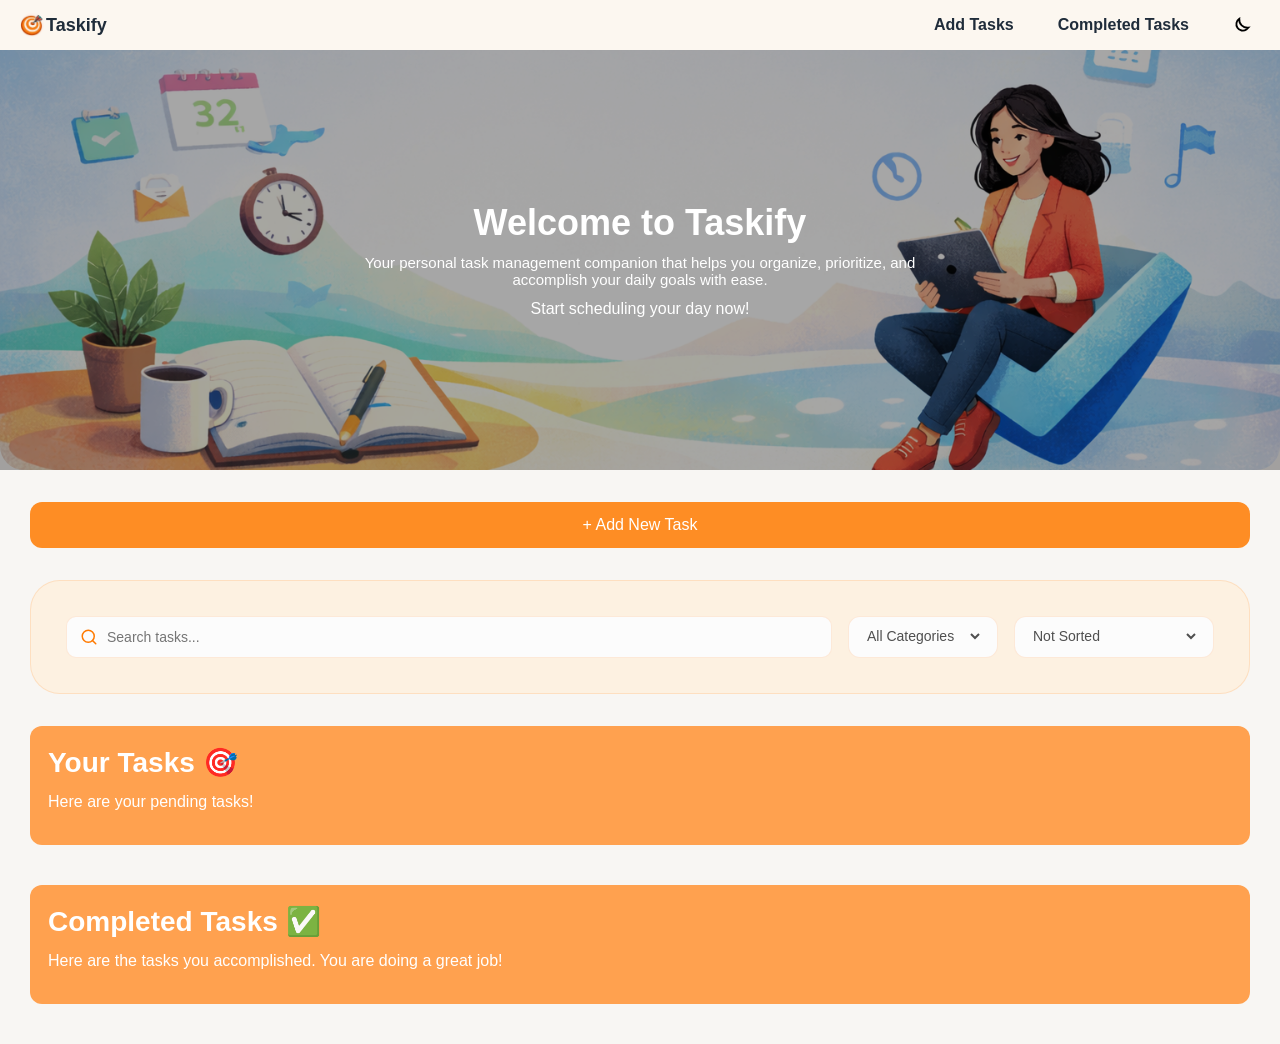
==== public/index.html @ 31bdebfe "Organize files in public/ and add working CRUD functionality" ====
<!DOCTYPE html>
<html lang="en">
<head>
  <title>To-Do List</title>
  <link rel="stylesheet" href="styles.css">
</head>
<body>
  <div class="header">
    <div class="left-section">
      <img src="images/photo_2025-12-23_10-38-54.jpg" class="logo">
      <span>Taskify</span>
    </div>
    <div class="right-section">
      <nav class="nav">
        <a href="#addTaskBtn">Add Tasks</a>
        <a href="#completedTasks">Completed Tasks</a>
      </nav>
      <button class="theme-toggle" id="themeToggle" aria-label="Toggle theme">
        <svg width="22" height="22" viewBox="0 0 24 24" fill="none">
          <path d="M21 12.79A9 9 0 0111.21 3
                   7 7 0 1019 14.79z"
                stroke="currentColor"
                stroke-width="2"/>
        </svg>
      </button>
    </div>
  </div>
  <section class="start">
    <img class="start-image" src="images/Background image.png" alt="Hero background">
    <div class="hero-text">
      <h1>Welcome to Taskify</h1>
      <p>Your personal task management companion that helps you organize,
         prioritize, and accomplish your daily goals with ease.</p>
      <span>Start scheduling your day now!</span>
    </div>
  </section>
  <div class="add-task">
    <button class="add-task-btn" id="addTaskBtn">&#43; Add New Task</button>
  </div>
  <div class="modal-overlay" id="taskModal">
    <div class="modal">
      <button class="close-modal" id="closeModal">&times;</button>

      <h2>Create New Task</h2>

      <form class="task-form">
        <div class="form-group">
          <label>Title *</label>
          <input type="text" placeholder="Enter task title" class="input-text" required>
        </div>

        <div class="form-group">
          <label>Description</label>
          <textarea placeholder="Enter task description"></textarea>
        </div>

        <div class="form-row">
          <div class="form-group">
            <label>Category *</label>
            <select required>
              <option value="">Select category</option>
              <option>Work</option>
              <option>Personal</option>
              <option>Health</option>
              <option>Shopping</option>
              <option>Other</option>
            </select>
          </div>

          <div class="form-group">
            <label>Due Date *</label>
            <input type="date" required>
          </div>
        </div>

        <div class="form-actions">
          <button type="submit" class="create-btn">Create Task</button>
          <button type="button" class="cancel-btn" id="cancelBtn">Cancel</button>
        </div>
      </form>
    </div>
  </div>

  <div class="search-section">
    <div class="search-wrapper">
      <svg
        class="search-icon"
        xmlns="http://www.w3.org/2000/svg"
        width="18"
        height="18"
        viewBox="0 0 24 24"
        fill="none"
        stroke="#ff7a00"
        stroke-width="2"
        stroke-linecap="round"
        stroke-linejoin="round"
      >
      <circle cx="11" cy="11" r="8"></circle>
      <line x1="21" y1="21" x2="16.65" y2="16.65"></line>
      </svg>

      <input type="text" placeholder="Search tasks..." class="search">
    </div>
    
    <div class="all-categories">
            <label class="task-categories"></label>
            <select class="category-select">
              <option>All Categories</option>
              <option>Work</option>
              <option>Personal</option>
              <option>Health</option>
              <option>Shopping</option>
              <option>Other</option>
            </select>
    </div>
    <div class="sorting">
            <label class="sort"></label>
            <select class="category-select">
              <option>Not Sorted</option>
              <option>Due Date (Earliest)</option>
              <option>Due Date (Latest)</option>
              <option>Title(A-Z)</option>
              <option>Title(Z-A)</option>
            </select>
    </div>
  </div>
  <section class="show-tasks">
    <p class="section-header">Your Tasks 🎯</p>
    <p class="description">Here are your pending tasks!</p>
    <div id="taskList"></div>
  </section>
  <div class="show-tasks" id="completedTasks">
    <p class="section-header">Completed Tasks ✅</p>
    <p class="description">Here are the tasks you accomplished. You are doing a great job!</p>
    <div id="completedList"></div>
  </div>
</body>

<script src="script.js"></script>
</html>
---- public/styles.css ----
* {
  margin: 0;
  padding: 0;
  box-sizing: border-box;
  font-family: "Poppins", Arial, sans-serif;
}

body {
  background-color: #f8f6f3;
  color: #333;
}

.header {
  display: flex;
  justify-content: space-between;
  align-items: center;
  padding: 16px 20px;
  background-color: #fcf7f0;
  box-shadow: 0 2px 8px rgba(0, 0, 0, 0.08);
  height: 50px;
}

.left-section {
  display: flex;
  align-items: center; 
  gap: 2px;
}

.logo {
  height: 24px;
  width: 24px;
  border-radius: 15px;
  margin-right: 0;
}

.header span {
  color: rgb(31, 44, 58);
  font-weight: 550;
  font-size: 18px;
  margin-left: 0;
}

.right-section {
  display: flex;
  align-items: center;
  gap: 24px;
}

.nav {
  display: flex;
  gap: 24px;        
}

.nav a {
  text-decoration: none;
  color: rgb(31, 44, 58);
  font-weight: 550;
  padding: 6px 10px;
  border-radius: 6px;
  transition: color 0.2s ease, background-color 0.2s ease;
}

.nav a:hover {
  background-color: rgb(251, 236, 212);
  color: #ff7a00;
}

.start {
  position: relative;
  height: 420px;
}

.start-image {
  width: 100%;
  height: 420px;
  object-fit: cover;
  border-radius: 0 0 24px 24px;
}

.hero-text {
  position: absolute;
  inset: 0;
  display: flex;
  flex-direction: column;
  justify-content: center;
  align-items: center;
  text-align: center;
  color: white;
  background: rgba(0,0,0,0.35);
  height: 420px;
}

.hero-text h1 {
  font-size: 36px;
  margin-bottom: 10px;
}

.hero-text p {
  max-width: 600px;
  font-size: 15px;
  margin-bottom: 12px;
}

.theme-toggle {
  background: none;
  border: none;
  cursor: pointer;
  padding: 6px;
  display: flex;
  align-items: center;
  padding-right: 9px;
  padding-top: 9px;
  border-radius: 100px;
  transition: all 0.2s ease;
}

.theme-toggle:hover {
  background-color: rgb(251, 236, 212);
  border: 1px solid #fac898;
  transform: scale(1.05); 
  box-shadow: 0 4px 12px rgba(18,18,18,0.12);
}

.add-task {
  display: flex;
  justify-content: center;
  margin: 32px 0;
}

.add-task-btn {
  background-color: #fe8d24;
  color: white;
  border: none;
  padding: 14px 28px;
  border-radius: 12px;
  font-size: 16px;
  cursor: pointer;
  width: 100%;
  margin-right: 30px;
  margin-left: 30px;
  transition: all 0.2s ease;
}

.add-task-btn:hover {
  background-color: #e96d00;
  transform: scale(1.01); 
  box-shadow: 0 4px 12px rgba(18,18,18,0.12);
}

.modal-overlay {
  position: fixed;
  inset: 0;
  background: rgba(0, 0, 0, 0.45);
  display: none;
  align-items: center;
  justify-content: center;
  z-index: 1000;
}

.modal-overlay.active {
  display: flex;
}

.modal {
  background: #fff;
  width: 90%;
  max-width: 900px;
  padding: 32px;
  border-radius: 24px;
  position: relative;
  box-shadow: 0 20px 40px rgba(0, 0, 0, 0.2);
}

.modal h2 {
  margin-bottom: 20px;
  font-size: 24px;
  color: #834001;
}

/* Close button */
.close-modal {
  position: absolute;
  top: 20px;
  right: 20px;
  background: none;
  border: none;
  font-size: 28px;
  cursor: pointer;
  width: 30px;
  border-radius: 15px;
}

.close-modal:hover {
  background: #fddfc5;
  transform: scale(1.05); 
  box-shadow: 0 4px 12px rgba(18,18,18,0.12);
}

/* Form */
.task-form {
  display: flex;
  flex-direction: column;
  gap: 20px;
}

.form-group {
  display: flex;
  flex-direction: column;
  gap: 6px;
}


.form-group input,
.form-group textarea,
.form-group select {
  padding: 12px 14px;
  border-radius: 10px;
  border-radius: 10px;
  border: 0.5px solid rgba(193, 100, 23, 0.2);
  font-size: 14px;
  background-color: #fcfcfc;
  color: rgb(79, 79, 79);
}

.form-group textarea {
  resize: none;
  min-height: 90px;
}

.form-row {
  display: flex;
  gap: 20px;
}

/* Buttons */
.form-actions {
  display: flex;
  gap: 16px;
  margin-top: 10px;
}

.create-btn {
  background: #ff7a00;
  color: white;
  border: none;
  padding: 12px 26px;
  border-radius: 12px;
  font-size: 14px;
  cursor: pointer;
  transition: all 0.2s ease;
}

.cancel-btn {
  background: white;
  color: #181818;
  border: 1px solid rgba(255, 153, 69, 0.2);
  padding: 12px 26px;
  border-radius: 12px;
  cursor: pointer;
  transition: all 0.2s ease;
}

.create-btn:hover {
  background: #e96d00;
  transform: scale(1.05); 
  box-shadow: 0 4px 12px rgba(18,18,18,0.12);
}

.cancel-btn:hover {
  background: #f4f4f4;
  transform: scale(1.05); 
  box-shadow: 0 4px 12px rgba(18,18,18,0.12);
}
.search-section {
  display: flex;
  flex: 1;
  gap: 16px;
  padding: 0 40px;
  margin-bottom: 32px;
  background-color: #fdf1e1;
  border: 0.5px solid rgba(253, 148, 62, 0.2);
  margin-left: 30px;
  margin-right: 30px;
  padding: 35px;
  border-radius: 30px;
}

.search-wrapper {
  position: relative;
  flex: 1;
}

.search-icon {
  position: absolute;
  left: 14px;
  top: 50%;
  transform: translateY(-50%);
  pointer-events: none; 
}

.search-wrapper input {
  width: 100%;
  padding: 12px 12px 12px 40px; 
  border-radius: 10px;
  border: 0.5px solid rgba(255, 153, 69, 0.2);
  font-size: 14px;
  background-color: #fcfcfc;
}

.search-wrapper input:focus,
.search-wrapper input:focus-visible {
  outline: none;
  border-color: rgba(255, 153, 69, 0.2);
}

.all-categories {
  width: 150px;
}

.all-categories, .sorting {
  padding: 10px 14px;
  border-radius: 12px;
  border: 1px solid rgba(255, 153, 69, 0.2);
  background-color: #fcfcfc;
}

.sorting {
  width: 200px;
}

.category-select {
  width: 100%;
  border: none;
  outline: none;
  background: transparent;
  cursor: pointer;
  font-size: 14px;
  color: rgb(79, 79, 79);
}

.show-tasks {
  margin-bottom: 40px;
  background: #ffa14f;
  color: white;
  padding: 20px 18px;
  border-radius: 12px;
  display: flex;
  flex-direction: column; 
  gap: 4px;
  justify-content: space-between;
  align-items: right;
  margin-left: 30px;
  margin-right: 30px;
}

.section-header {
  font-size: 28px;
  font-weight: bold;
  margin-bottom: 10px;
}

.description {
  display: block;
  margin-bottom: 10px;
}
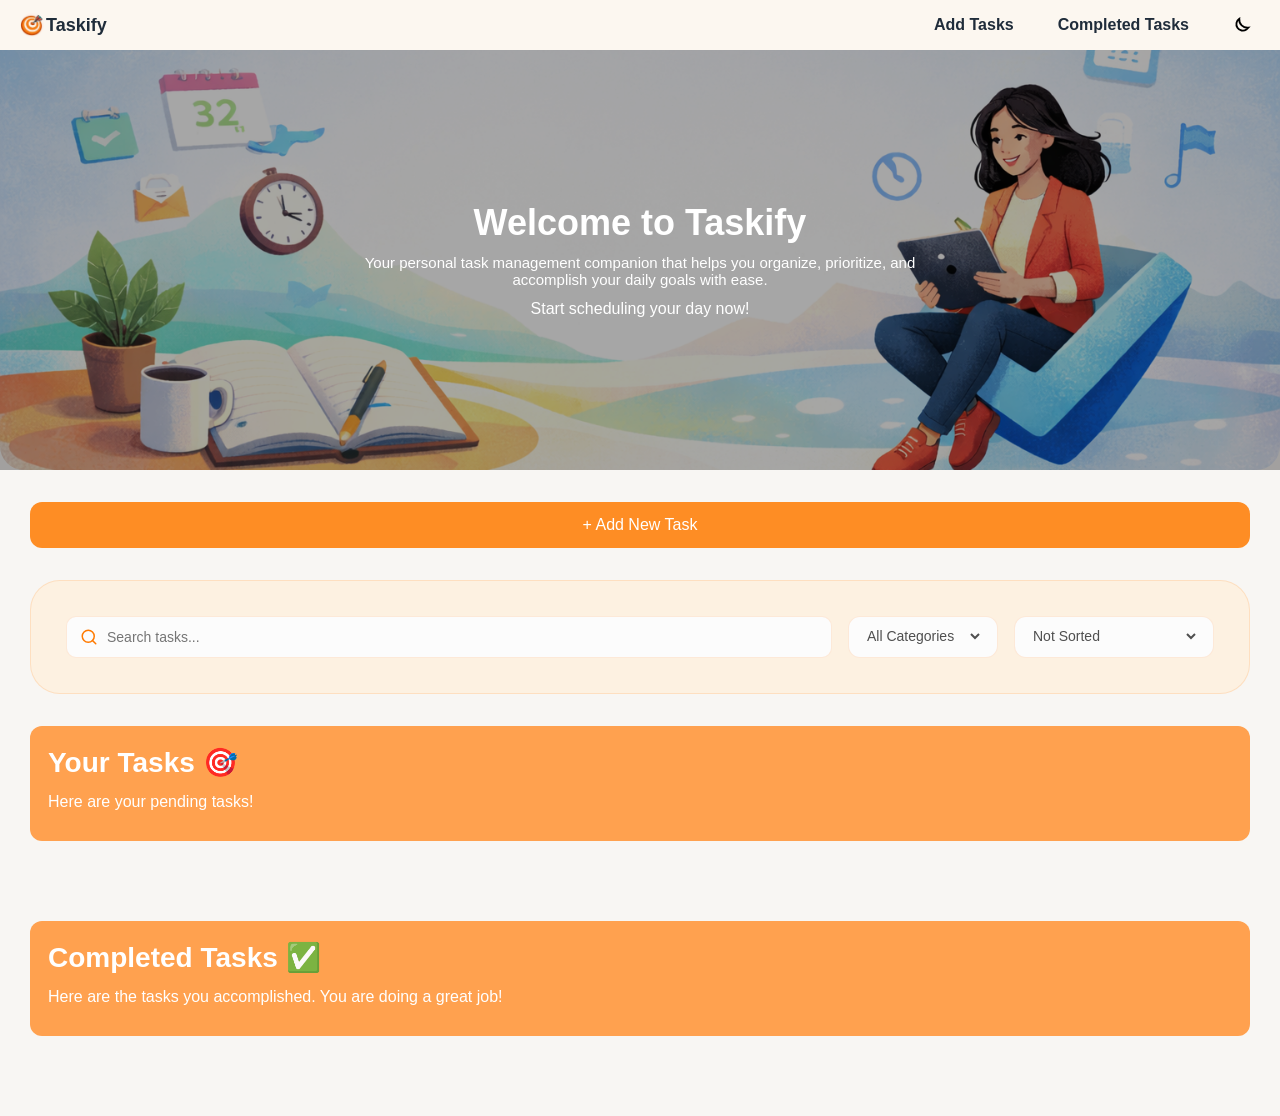
==== commit 27dfda34: "Add initial todo items, enhance task display, and improve dark mode styles" ====
--- a/public/index.html
+++ b/public/index.html
@@ -127,13 +127,14 @@
   <section class="show-tasks">
     <p class="section-header">Your Tasks 🎯</p>
     <p class="description">Here are your pending tasks!</p>
-    <div id="taskList"></div>
   </section>
+   <div id="taskList" class="tasks-container"></div>
+
   <div class="show-tasks" id="completedTasks">
     <p class="section-header">Completed Tasks ✅</p>
     <p class="description">Here are the tasks you accomplished. You are doing a great job!</p>
-    <div id="completedList"></div>
   </div>
+  <div id="completedList" class="tasks-container"></div>
 </body>
 
 <script src="script.js"></script>
--- a/public/styles.css
+++ b/public/styles.css
@@ -10,6 +10,16 @@
   color: #333;
 }
 
+body.dark-mode {
+  background-color: #121212;
+  color: #f0f0f0;
+}
+
+body.dark-mode .task-card {
+  background-color: #1f1f1f;
+  border-color: #333;
+}
+
 .header {
   display: flex;
   justify-content: space-between;
@@ -18,6 +28,20 @@
   background-color: #fcf7f0;
   box-shadow: 0 2px 8px rgba(0, 0, 0, 0.08);
   height: 50px;
+}
+
+body.dark-mode .header {
+  background-color: #1a1a1a;
+  color: #f0f0f0;
+}
+
+body.dark-mode .nav a {
+  color: #f0f0f0;
+}
+
+body.dark-mode .nav a:hover {
+  background-color: #333;
+  color: #ff7a00;
 }
 
 .left-section {
@@ -38,6 +62,10 @@
   font-weight: 550;
   font-size: 18px;
   margin-left: 0;
+}
+
+body.dark-mode .header span {
+  color: #f0f0f0;
 }
 
 .right-section {
@@ -363,3 +391,51 @@
   display: block;
   margin-bottom: 10px;
 }
+
+.tasks-container {
+  margin: 0 30px 40px;
+  display: flex;
+  flex-direction: column;
+  gap: 16px;
+}
+
+.task-card {
+  background: #ffffff;
+  border-radius: 16px;
+  padding: 20px;
+  border: 2px solid #ff7a00;
+  display: flex;
+  flex-direction: column;
+  gap: 10px;
+}
+
+.task-card h3 {
+  font-size: 18px;
+  font-weight: 600;
+}
+
+.task-card p {
+  font-size: 14px;
+  color: #555;
+}
+
+.task-card span {
+  font-size: 13px;
+  color: #ff7a00;
+  font-weight: 500;
+}
+
+.task-actions {
+  display: flex;
+  justify-content: space-between;
+  align-items: center;
+  margin-top: 10px;
+}
+
+.delete-btn {
+  background: transparent;
+  border: none;
+  color: #ff7a00;
+  font-weight: 600;
+  cursor: pointer;
+}
